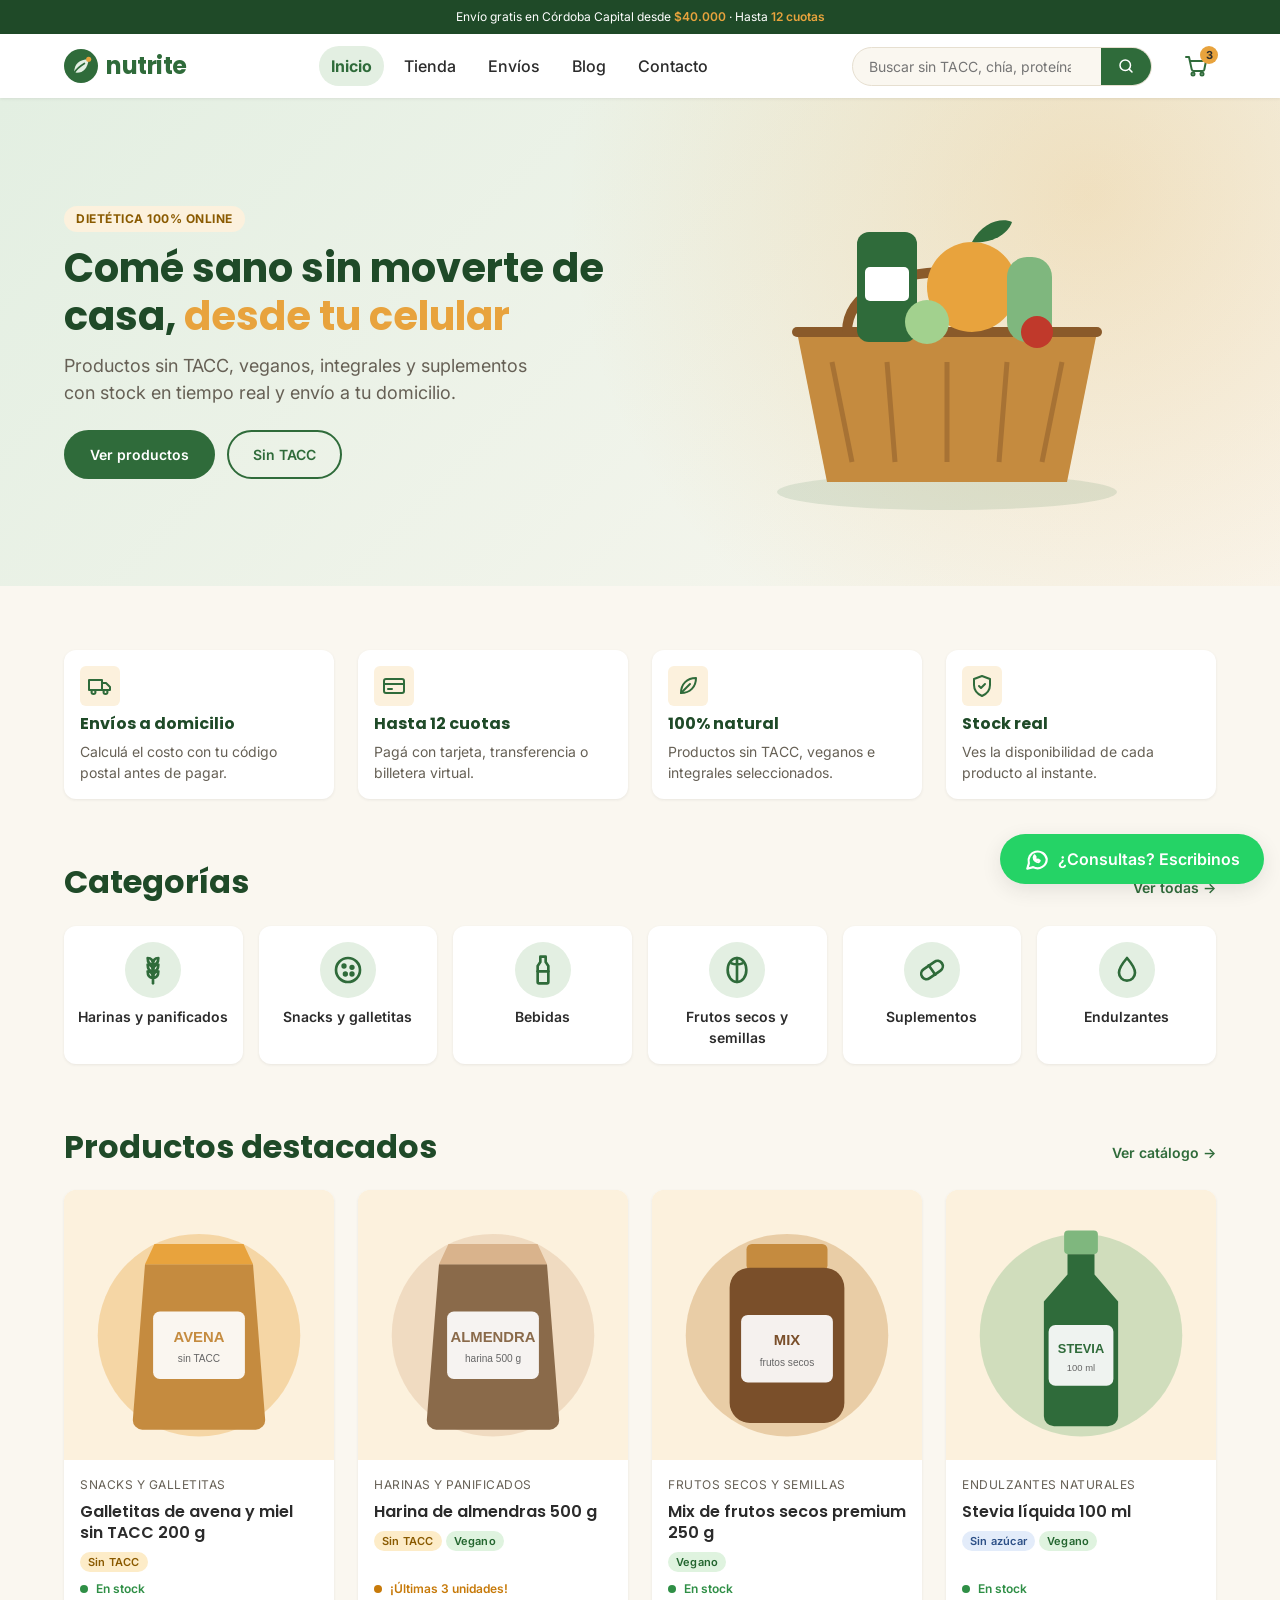
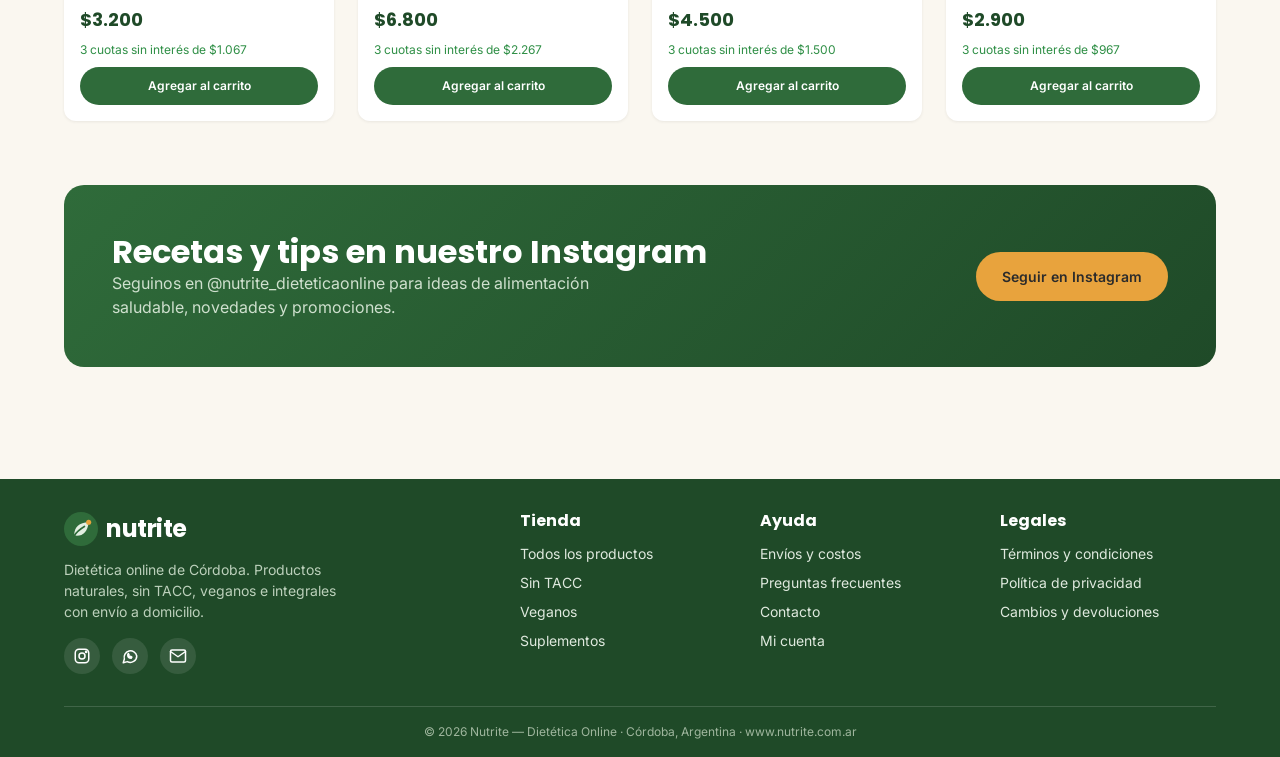
==== index.html @ f54d7ce0 "Base del TP4: Nutrite SP3 sin carpeta /pages y CSS unificado en un solo main.css" ====
<!DOCTYPE html>
<html lang="es">
<head>
  <meta charset="UTF-8">
  <meta name="viewport" content="width=device-width, initial-scale=1.0">
  <meta name="description" content="Dietética online en Córdoba: productos sin TACC, veganos, integrales y suplementos con envío a domicilio.">
  <title>Inicio | Nutrite — Dietética Online</title>
  <link rel="icon" href="assets/img/logo.svg" type="image/svg+xml">
  <link rel="preconnect" href="https://fonts.googleapis.com">
  <link rel="preconnect" href="https://fonts.gstatic.com" crossorigin>
  <link href="https://fonts.googleapis.com/css2?family=Inter:wght@400;500;600;700&family=Poppins:wght@600;700&display=swap" rel="stylesheet">
  <link rel="stylesheet" href="assets/css/main.css">
</head>
<body>
  <div class="barra-promo">
    Envío gratis en Córdoba Capital desde <span class="barra-promo__destacado">$40.000</span> · Hasta <span class="barra-promo__destacado">12 cuotas</span>
  </div>

  <header class="header">
    <div class="header__contenido l-contenedor">
      <input type="checkbox" id="menu-toggle" class="header__toggle-input">
      <label for="menu-toggle" class="header__toggle" aria-label="Abrir menú">
        <span class="header__toggle-linea"></span>
        <span class="header__toggle-linea"></span>
        <span class="header__toggle-linea"></span>
      </label>

      <a href="index.html" class="logo" aria-label="Nutrite - Inicio">
        <img class="logo__imagen" src="assets/img/logo.svg" alt="">
        <span class="logo__texto">nutrite</span>
      </a>

      <nav class="nav" aria-label="Navegación principal">
        <ul class="nav__lista">
          <li class="nav__item"><a class="nav__link nav__link--activo" href="index.html">Inicio</a></li>
          <li class="nav__item"><a class="nav__link" href="catalogo.html">Tienda</a></li>
          <li class="nav__item"><a class="nav__link" href="carrito.html">Envíos</a></li>
          <li class="nav__item"><a class="nav__link" href="#">Blog</a></li>
          <li class="nav__item"><a class="nav__link" href="contacto.html">Contacto</a></li>
        </ul>
      </nav>

      <form class="buscador" action="catalogo.html" role="search">
        <label for="buscar" class="u-visualmente-oculto">Buscar productos</label>
        <input class="buscador__input" type="search" id="buscar" name="q" placeholder="Buscar sin TACC, chía, proteína...">
        <button class="buscador__boton" type="submit" aria-label="Buscar">
          <img class="buscador__icono" src="assets/img/iconos/buscar-blanco.svg" alt="">
        </button>
      </form>

      <a href="carrito.html" class="carrito-icono" aria-label="Ver carrito (3 productos)">
        <img class="carrito-icono__imagen" src="assets/img/iconos/carrito.svg" alt="">
        <span class="carrito-icono__contador">3</span>
      </a>
    </div>
  </header>

  <main>
    <section class="hero">
      <div class="hero__contenido l-contenedor">
        <div>
          <span class="hero__etiqueta">Dietética 100% online</span>
          <h1 class="hero__titulo">Comé sano sin moverte de casa, <span class="hero__titulo-resaltado">desde tu celular</span></h1>
          <p class="hero__texto">Productos sin TACC, veganos, integrales y suplementos con stock en tiempo real y envío a tu domicilio.</p>
          <div class="hero__acciones">
            <a class="btn btn--primario" href="catalogo.html">Ver productos</a>
            <a class="btn btn--secundario" href="catalogo.html">Sin TACC</a>
          </div>
        </div>
        <img class="hero__imagen" src="assets/img/hero-canasta.svg" alt="Canasta con productos saludables">
      </div>
    </section>

    <section class="l-seccion">
      <div class="l-contenedor">
        <h2 class="u-visualmente-oculto">Por qué comprar en Nutrite</h2>
        <ul class="beneficios">
          <li class="beneficios__item"><img class="beneficios__icono" src="assets/img/iconos/envio.svg" alt=""><h3 class="beneficios__titulo">Envíos a domicilio</h3><p class="beneficios__texto">Calculá el costo con tu código postal antes de pagar.</p></li>
          <li class="beneficios__item"><img class="beneficios__icono" src="assets/img/iconos/tarjeta.svg" alt=""><h3 class="beneficios__titulo">Hasta 12 cuotas</h3><p class="beneficios__texto">Pagá con tarjeta, transferencia o billetera virtual.</p></li>
          <li class="beneficios__item"><img class="beneficios__icono" src="assets/img/iconos/hoja.svg" alt=""><h3 class="beneficios__titulo">100% natural</h3><p class="beneficios__texto">Productos sin TACC, veganos e integrales seleccionados.</p></li>
          <li class="beneficios__item"><img class="beneficios__icono" src="assets/img/iconos/escudo.svg" alt=""><h3 class="beneficios__titulo">Stock real</h3><p class="beneficios__texto">Ves la disponibilidad de cada producto al instante.</p></li>
        </ul>
      </div>
    </section>

    <section class="l-seccion l-seccion--sin-arriba">
      <div class="l-contenedor">
        <div class="l-seccion__titulo"><h2>Categorías</h2><a class="l-seccion__link" href="catalogo.html">Ver todas →</a></div>
        <div class="categorias">
          <a class="categoria-card" href="catalogo.html"><img class="categoria-card__icono" src="assets/img/iconos/cat-harinas.svg" alt=""><span class="categoria-card__nombre">Harinas y panificados</span></a>
          <a class="categoria-card" href="catalogo.html"><img class="categoria-card__icono" src="assets/img/iconos/cat-snacks.svg" alt=""><span class="categoria-card__nombre">Snacks y galletitas</span></a>
          <a class="categoria-card" href="catalogo.html"><img class="categoria-card__icono" src="assets/img/iconos/cat-bebidas.svg" alt=""><span class="categoria-card__nombre">Bebidas</span></a>
          <a class="categoria-card" href="catalogo.html"><img class="categoria-card__icono" src="assets/img/iconos/cat-frutos.svg" alt=""><span class="categoria-card__nombre">Frutos secos y semillas</span></a>
          <a class="categoria-card" href="catalogo.html"><img class="categoria-card__icono" src="assets/img/iconos/cat-suplementos.svg" alt=""><span class="categoria-card__nombre">Suplementos</span></a>
          <a class="categoria-card" href="catalogo.html"><img class="categoria-card__icono" src="assets/img/iconos/cat-endulzantes.svg" alt=""><span class="categoria-card__nombre">Endulzantes</span></a>
        </div>
      </div>
    </section>

    <section class="l-seccion l-seccion--sin-arriba">
      <div class="l-contenedor">
        <div class="l-seccion__titulo"><h2>Productos destacados</h2><a class="l-seccion__link" href="catalogo.html">Ver catálogo →</a></div>
        <div class="l-grilla">
        <article class="producto-card">
          <a class="producto-card__imagen-link" href="producto.html"><img class="producto-card__imagen" src="assets/img/productos/galletitas-avena.svg" alt="Galletitas de avena y miel sin TACC 200 g" loading="lazy"></a>
          <div class="producto-card__cuerpo">
            <span class="producto-card__categoria">Snacks y galletitas</span>
            <h3 class="producto-card__nombre"><a href="producto.html">Galletitas de avena y miel sin TACC 200 g</a></h3>
            <div class="badges"><span class="badge badge--sin-tacc">Sin TACC</span></div>
            <div class="producto-card__pie">
              <span class="stock stock--disponible">En stock</span>
              <span class="producto-card__precio">$3.200</span>
              <span class="producto-card__cuotas">3 cuotas sin interés de $1.067</span>
              <button class="btn btn--primario btn--chico btn--bloque">Agregar al carrito</button>
            </div>
          </div>
        </article>
        <article class="producto-card">
          <a class="producto-card__imagen-link" href="producto.html"><img class="producto-card__imagen" src="assets/img/productos/harina-almendras.svg" alt="Harina de almendras 500 g" loading="lazy"></a>
          <div class="producto-card__cuerpo">
            <span class="producto-card__categoria">Harinas y panificados</span>
            <h3 class="producto-card__nombre"><a href="producto.html">Harina de almendras 500 g</a></h3>
            <div class="badges"><span class="badge badge--sin-tacc">Sin TACC</span><span class="badge badge--vegano">Vegano</span></div>
            <div class="producto-card__pie">
              <span class="stock stock--ultimas">¡Últimas 3 unidades!</span>
              <span class="producto-card__precio">$6.800</span>
              <span class="producto-card__cuotas">3 cuotas sin interés de $2.267</span>
              <button class="btn btn--primario btn--chico btn--bloque">Agregar al carrito</button>
            </div>
          </div>
        </article>
        <article class="producto-card">
          <a class="producto-card__imagen-link" href="producto.html"><img class="producto-card__imagen" src="assets/img/productos/mix-frutos-secos.svg" alt="Mix de frutos secos premium 250 g" loading="lazy"></a>
          <div class="producto-card__cuerpo">
            <span class="producto-card__categoria">Frutos secos y semillas</span>
            <h3 class="producto-card__nombre"><a href="producto.html">Mix de frutos secos premium 250 g</a></h3>
            <div class="badges"><span class="badge badge--vegano">Vegano</span></div>
            <div class="producto-card__pie">
              <span class="stock stock--disponible">En stock</span>
              <span class="producto-card__precio">$4.500</span>
              <span class="producto-card__cuotas">3 cuotas sin interés de $1.500</span>
              <button class="btn btn--primario btn--chico btn--bloque">Agregar al carrito</button>
            </div>
          </div>
        </article>
        <article class="producto-card">
          <a class="producto-card__imagen-link" href="producto.html"><img class="producto-card__imagen" src="assets/img/productos/stevia-liquida.svg" alt="Stevia líquida 100 ml" loading="lazy"></a>
          <div class="producto-card__cuerpo">
            <span class="producto-card__categoria">Endulzantes naturales</span>
            <h3 class="producto-card__nombre"><a href="producto.html">Stevia líquida 100 ml</a></h3>
            <div class="badges"><span class="badge badge--sin-azucar">Sin azúcar</span><span class="badge badge--vegano">Vegano</span></div>
            <div class="producto-card__pie">
              <span class="stock stock--disponible">En stock</span>
              <span class="producto-card__precio">$2.900</span>
              <span class="producto-card__cuotas">3 cuotas sin interés de $967</span>
              <button class="btn btn--primario btn--chico btn--bloque">Agregar al carrito</button>
            </div>
          </div>
        </article>
        </div>
      </div>
    </section>

    <section class="l-seccion l-seccion--sin-arriba">
      <div class="l-contenedor">
        <div class="banner-instagram">
          <div>
            <h2 class="banner-instagram__titulo">Recetas y tips en nuestro Instagram</h2>
            <p class="banner-instagram__texto">Seguinos en @nutrite_dieteticaonline para ideas de alimentación saludable, novedades y promociones.</p>
          </div>
          <a class="btn btn--acento" href="https://www.instagram.com/nutrite_dieteticaonline">Seguir en Instagram</a>
        </div>
      </div>
    </section>
  </main>

  <footer class="footer">
    <div class="l-contenedor">
      <div class="footer__grilla">
        <div class="footer__marca">
          <a href="index.html" class="logo logo--footer">
            <img class="logo__imagen" src="assets/img/logo.svg" alt="">
            <span class="logo__texto logo__texto--claro">nutrite</span>
          </a>
          <p class="footer__descripcion">Dietética online de Córdoba. Productos naturales, sin TACC, veganos e integrales con envío a domicilio.</p>
          <div class="footer__redes">
            <a class="footer__red" href="https://www.instagram.com/nutrite_dieteticaonline" aria-label="Instagram"><img class="footer__red-icono" src="assets/img/iconos/camara-blanco.svg" alt=""></a>
            <a class="footer__red" href="#" aria-label="WhatsApp"><img class="footer__red-icono" src="assets/img/iconos/chat-blanco.svg" alt=""></a>
            <a class="footer__red" href="#" aria-label="Email"><img class="footer__red-icono" src="assets/img/iconos/mail-blanco.svg" alt=""></a>
          </div>
        </div>
        <div>
          <h3 class="footer__titulo">Tienda</h3>
          <ul class="footer__lista">
            <li><a class="footer__link" href="catalogo.html">Todos los productos</a></li>
            <li><a class="footer__link" href="catalogo.html">Sin TACC</a></li>
            <li><a class="footer__link" href="catalogo.html">Veganos</a></li>
            <li><a class="footer__link" href="catalogo.html">Suplementos</a></li>
          </ul>
        </div>
        <div>
          <h3 class="footer__titulo">Ayuda</h3>
          <ul class="footer__lista">
            <li><a class="footer__link" href="carrito.html">Envíos y costos</a></li>
            <li><a class="footer__link" href="contacto.html">Preguntas frecuentes</a></li>
            <li><a class="footer__link" href="contacto.html">Contacto</a></li>
            <li><a class="footer__link" href="#">Mi cuenta</a></li>
          </ul>
        </div>
        <div>
          <h3 class="footer__titulo">Legales</h3>
          <ul class="footer__lista">
            <li><a class="footer__link" href="#">Términos y condiciones</a></li>
            <li><a class="footer__link" href="#">Política de privacidad</a></li>
            <li><a class="footer__link" href="#">Cambios y devoluciones</a></li>
          </ul>
        </div>
      </div>
      <p class="footer__legal">© 2026 Nutrite — Dietética Online · Córdoba, Argentina · www.nutrite.com.ar</p>
    </div>
  </footer>

  <a class="whatsapp-flotante" href="#" aria-label="Consultar por WhatsApp">
    <img class="whatsapp-flotante__icono" src="assets/img/iconos/chat-blanco.svg" alt="">
    <span class="whatsapp-flotante__texto">¿Consultas? Escribinos</span>
  </a>
</body>
</html>
---- assets/css/main.css ----
/* =========================================================
   NUTRITE — Hoja de estilos principal (unificada)
   Antes se cargaba en 19 archivos separados vía @import;
   se unificó en un solo archivo para evitar 19 requests HTTP
   extra en cascada al cargar la página.
   Metodología de nombres: BEM + prefijos (l-, u-, is-)
   ========================================================= */


/* ---- 1. Base — variables ---- */
/* =========================================================
   Variables (design tokens)
   Centralizan colores, tipografías, espaciados y breakpoints
   de referencia para mantener coherencia visual.
   ========================================================= */
:root {
  /* Paleta de marca */
  --color-primario: #2f6b3a;        /* verde hoja */
  --color-primario-oscuro: #1f4a28;
  --color-primario-claro: #e3efe2;
  --color-acento: #e8a33d;          /* miel */
  --color-acento-claro: #fcf1dd;

  /* Neutros */
  --color-fondo: #faf7f0;           /* crema */
  --color-superficie: #ffffff;
  --color-texto: #2b2b2b;
  --color-texto-suave: #666055;
  --color-borde: #e6dfd0;

  /* Estados de stock (Req. 2) */
  --color-stock-ok: #2f8f46;
  --color-stock-bajo: #c77a0a;
  --color-stock-sin: #c0392b;

  /* Tipografía */
  --fuente-titulos: "Poppins", system-ui, sans-serif;
  --fuente-texto: "Inter", system-ui, sans-serif;
  --texto-xs: 0.75rem;
  --texto-sm: 0.875rem;
  --texto-base: 1rem;
  --texto-lg: 1.125rem;
  --texto-xl: 1.5rem;
  --texto-2xl: 2rem;
  --texto-3xl: 2.5rem;

  /* Espaciado (escala de 4px) */
  --esp-1: 0.25rem;
  --esp-2: 0.5rem;
  --esp-3: 0.75rem;
  --esp-4: 1rem;
  --esp-5: 1.5rem;
  --esp-6: 2rem;
  --esp-7: 3rem;
  --esp-8: 4rem;

  /* Bordes y sombras */
  --radio-sm: 6px;
  --radio-md: 12px;
  --radio-lg: 20px;
  --radio-pill: 999px;
  --sombra-sm: 0 1px 3px rgba(43, 43, 43, 0.08);
  --sombra-md: 0 6px 20px rgba(43, 43, 43, 0.10);

  /* Layout */
  --ancho-max: 1200px;
  --alto-header: 64px;
  --transicion: 0.2s ease;
}

/* Breakpoints usados en los media queries (mobile-first):
   - Tablet chica:  min-width: 600px
   - Tablet:        min-width: 768px
   - Escritorio:    min-width: 1024px
   - Escritorio XL: min-width: 1280px */


/* ---- 1. Base — reset ---- */
/* Reset mínimo y moderno */
*,
*::before,
*::after { box-sizing: border-box; }

* { margin: 0; padding: 0; }

html { -webkit-text-size-adjust: 100%; scroll-behavior: smooth; }

body { min-height: 100vh; line-height: 1.5; }

img, svg, picture { display: block; max-width: 100%; height: auto; }

input, button, select, textarea { font: inherit; color: inherit; }

button { cursor: pointer; background: none; border: none; }

a { color: inherit; text-decoration: none; }

ul, ol { list-style: none; }

table { border-collapse: collapse; width: 100%; }


/* ---- 1. Base — tipografía ---- */
/* Tipografía base */
body {
  font-family: var(--fuente-texto);
  font-size: var(--texto-base);
  color: var(--color-texto);
  background-color: var(--color-fondo);
}

h1, h2, h3, h4 {
  font-family: var(--fuente-titulos);
  line-height: 1.2;
  color: var(--color-primario-oscuro);
}

h1 { font-size: var(--texto-2xl); }
h2 { font-size: var(--texto-xl); }
h3 { font-size: var(--texto-lg); }

p { color: var(--color-texto-suave); }

strong { color: var(--color-texto); }

:focus-visible {
  outline: 3px solid var(--color-acento);
  outline-offset: 2px;
}

@media (min-width: 1024px) {
  h1 { font-size: var(--texto-3xl); }
  h2 { font-size: var(--texto-2xl); }
}


/* ---- 2. Layout ---- */
/* =========================================================
   Layout (prefijo l-): contenedores y grillas genéricas
   ========================================================= */
.l-contenedor {
  width: 100%;
  max-width: var(--ancho-max);
  margin-inline: auto;
  padding-inline: var(--esp-4);
}

.l-seccion { padding-block: var(--esp-6); }

.l-seccion__titulo {
  margin-bottom: var(--esp-5);
  display: flex;
  justify-content: space-between;
  align-items: baseline;
  gap: var(--esp-4);
}

.l-seccion__link {
  font-size: var(--texto-sm);
  font-weight: 600;
  color: var(--color-primario);
  white-space: nowrap;
}

/* Grilla de productos: 2 col mobile → 3 tablet → 4 desktop */
.l-grilla {
  display: grid;
  grid-template-columns: repeat(2, 1fr);
  gap: var(--esp-3);
}

/* Breadcrumb (migas de pan) */
.breadcrumb {
  display: flex;
  flex-wrap: wrap;
  gap: var(--esp-2);
  font-size: var(--texto-sm);
  color: var(--color-texto-suave);
  padding-block: var(--esp-4);
}
.breadcrumb__item:not(:last-child)::after { content: "/"; margin-left: var(--esp-2); }
.breadcrumb__link { color: var(--color-primario); }
.breadcrumb__link:hover { text-decoration: underline; }

@media (min-width: 600px) {
  .l-contenedor { padding-inline: var(--esp-5); }
  .l-grilla { grid-template-columns: repeat(3, 1fr); gap: var(--esp-4); }
}

@media (min-width: 768px) {
  .l-grilla { grid-template-columns: repeat(4, 1fr); }
}

@media (min-width: 1024px) {
  .l-seccion { padding-block: var(--esp-8); }
  .l-grilla { gap: var(--esp-5); }
}

/* Modificadores de layout */
.l-seccion--sin-arriba { padding-top: 0 !important; }
.breadcrumb__lista { display: contents; }


/* ---- 2. Layout — header ---- */
/* =========================================================
   Bloque: header  (+ bloques anidados: barra-promo, logo,
   nav, buscador, carrito-icono)
   Menú mobile resuelto solo con CSS (checkbox + :checked)
   ========================================================= */
.barra-promo {
  background: var(--color-primario-oscuro);
  color: #fff;
  font-size: var(--texto-xs);
  text-align: center;
  padding: var(--esp-2) var(--esp-4);
}
.barra-promo__destacado { color: var(--color-acento); font-weight: 600; }

.header {
  position: sticky;
  top: 0;
  z-index: 100;
  background: var(--color-superficie);
  box-shadow: var(--sombra-sm);
}

.header__contenido {
  position: relative;
  display: grid;
  grid-template-columns: auto 1fr auto;
  grid-template-areas:
    "toggle logo carrito"
    "buscador buscador buscador";
  align-items: center;
  gap: var(--esp-3);
  padding-block: var(--esp-3);
}

/* --- Botón hamburguesa (solo mobile) --- */
.header__toggle-input { position: absolute; opacity: 0; pointer-events: none; }

.header__toggle {
  grid-area: toggle;
  display: flex;
  flex-direction: column;
  justify-content: center;
  gap: 5px;
  width: 40px;
  height: 40px;
  padding: 8px;
  cursor: pointer;
  border-radius: var(--radio-sm);
}
.header__toggle-linea {
  display: block;
  height: 2px;
  background: var(--color-primario-oscuro);
  border-radius: 2px;
  transition: transform var(--transicion), opacity var(--transicion);
}
.header__toggle-input:focus-visible + .header__toggle { outline: 3px solid var(--color-acento); }

/* Animación hamburguesa → X */
.header__toggle-input:checked + .header__toggle .header__toggle-linea:nth-child(1) { transform: translateY(7px) rotate(45deg); }
.header__toggle-input:checked + .header__toggle .header__toggle-linea:nth-child(2) { opacity: 0; }
.header__toggle-input:checked + .header__toggle .header__toggle-linea:nth-child(3) { transform: translateY(-7px) rotate(-45deg); }

/* --- Logo --- */
.logo {
  grid-area: logo;
  display: flex;
  align-items: center;
  gap: var(--esp-2);
  justify-self: center;
}
.logo__imagen { width: 34px; height: 34px; }
.logo__texto {
  font-family: var(--fuente-titulos);
  font-weight: 700;
  font-size: var(--texto-xl);
  color: var(--color-primario);
  letter-spacing: -0.5px;
}
.logo__texto--claro { color: #fff; }

/* --- Navegación principal --- */
.nav {
  grid-area: nav;
  position: absolute;
  top: 100%;
  left: 0;
  right: 0;
  background: var(--color-superficie);
  border-top: 1px solid var(--color-borde);
  box-shadow: var(--sombra-md);
  max-height: 0;
  overflow: hidden;
  transition: max-height 0.3s ease;
}
.header__toggle-input:checked ~ .nav { max-height: 400px; }

.nav__lista { display: flex; flex-direction: column; }
.nav__link {
  display: block;
  padding: var(--esp-4);
  font-weight: 500;
  border-bottom: 1px solid var(--color-borde);
  transition: color var(--transicion), background var(--transicion);
}
.nav__link:hover { color: var(--color-primario); background: var(--color-primario-claro); }
.nav__link--activo { color: var(--color-primario); font-weight: 700; }

/* --- Buscador (Req. 1) --- */
.buscador {
  grid-area: buscador;
  display: flex;
  background: var(--color-fondo);
  border: 1px solid var(--color-borde);
  border-radius: var(--radio-pill);
  overflow: hidden;
}
.buscador__input {
  flex: 1;
  min-width: 0;
  border: none;
  background: transparent;
  padding: var(--esp-2) var(--esp-4);
  font-size: var(--texto-sm);
}
.buscador__input:focus { outline: none; }
.buscador:focus-within { border-color: var(--color-primario); box-shadow: 0 0 0 3px var(--color-primario-claro); }
.buscador__boton {
  display: grid;
  place-items: center;
  padding-inline: var(--esp-4);
  background: var(--color-primario);
  color: #fff;
}
.buscador__icono { width: 18px; height: 18px; }

/* --- Ícono de carrito (Req. 4: accesible desde cualquier pantalla) --- */
.carrito-icono {
  grid-area: carrito;
  position: relative;
  display: grid;
  place-items: center;
  width: 40px;
  height: 40px;
  border-radius: 50%;
  color: var(--color-primario-oscuro);
  transition: background var(--transicion);
}
.carrito-icono:hover { background: var(--color-primario-claro); }
.carrito-icono__imagen { width: 24px; height: 24px; }
.carrito-icono__contador {
  position: absolute;
  top: 0;
  right: -2px;
  min-width: 18px;
  height: 18px;
  padding-inline: 4px;
  border-radius: var(--radio-pill);
  background: var(--color-acento);
  color: var(--color-texto);
  font-size: 11px;
  font-weight: 700;
  display: grid;
  place-items: center;
}

/* ---------- Tablet ---------- */
@media (min-width: 600px) {
  .header__contenido {
    grid-template-columns: auto auto 1fr auto;
    grid-template-areas: "toggle logo buscador carrito";
    gap: var(--esp-4);
  }
  .logo { justify-self: start; }
}

/* ---------- Escritorio: menú horizontal, sin hamburguesa ---------- */
@media (min-width: 1024px) {
  .header__contenido {
    grid-template-columns: auto 1fr minmax(220px, 300px) auto;
    grid-template-areas: "logo nav buscador carrito";
    gap: var(--esp-5);
  }
  .header__toggle { display: none; }
  .nav {
    position: static;
    max-height: none;
    overflow: visible;
    border: none;
    box-shadow: none;
    background: transparent;
  }
  .nav__lista { flex-direction: row; justify-content: center; gap: var(--esp-2); }
  .nav__link {
    padding: var(--esp-2) var(--esp-3);
    border: none;
    border-radius: var(--radio-pill);
  }
  .nav__link--activo { background: var(--color-primario-claro); }
}


/* ---- 2. Layout — footer ---- */
/* Bloque: footer */
.footer {
  background: var(--color-primario-oscuro);
  color: #dfe9de;
  margin-top: var(--esp-7);
  padding-top: var(--esp-6);
}
.footer__grilla {
  display: grid;
  grid-template-columns: 1fr;
  gap: var(--esp-5);
}
.footer__descripcion { color: #bcd0bb; font-size: var(--texto-sm); margin-top: var(--esp-3); max-width: 32ch; }
.footer__titulo { color: #fff; font-size: var(--texto-base); margin-bottom: var(--esp-3); }
.footer__lista { display: flex; flex-direction: column; gap: var(--esp-2); font-size: var(--texto-sm); }
.footer__link { color: #dfe9de; transition: color var(--transicion); }
.footer__link:hover { color: var(--color-acento); }
.footer__redes { display: flex; gap: var(--esp-3); margin-top: var(--esp-4); }
.footer__red {
  display: grid; place-items: center;
  width: 36px; height: 36px;
  border-radius: 50%;
  background: rgba(255, 255, 255, 0.1);
  transition: background var(--transicion);
}
.footer__red:hover { background: var(--color-acento); }
.footer__red-icono { width: 18px; height: 18px; }
.footer__legal {
  margin-top: var(--esp-6);
  padding-block: var(--esp-4);
  border-top: 1px solid rgba(255, 255, 255, 0.15);
  font-size: var(--texto-xs);
  color: #9fb69e;
  text-align: center;
}

/* Botón flotante de WhatsApp (Req. 5) */
.whatsapp-flotante {
  position: fixed;
  right: var(--esp-4);
  bottom: var(--esp-4);
  z-index: 90;
  display: flex;
  align-items: center;
  gap: var(--esp-2);
  padding: var(--esp-3);
  border-radius: var(--radio-pill);
  background: #25d366;
  color: #fff;
  font-weight: 600;
  box-shadow: var(--sombra-md);
  transition: transform var(--transicion);
}
.whatsapp-flotante:hover { transform: scale(1.05); }
.whatsapp-flotante__icono { width: 26px; height: 26px; }
.whatsapp-flotante__texto { display: none; }

@media (min-width: 600px) {
  .footer__grilla { grid-template-columns: repeat(2, 1fr); }
}
@media (min-width: 1024px) {
  .footer__grilla { grid-template-columns: 2fr 1fr 1fr 1fr; }
  .whatsapp-flotante { padding: var(--esp-3) var(--esp-5); }
  .whatsapp-flotante__texto { display: inline; }
}
.logo--footer { justify-self: start; }


/* ---- 3. Componentes — botones ---- */
/* Bloque: btn  — modificadores de variante y tamaño */
.btn {
  display: inline-flex;
  align-items: center;
  justify-content: center;
  gap: var(--esp-2);
  padding: var(--esp-3) var(--esp-5);
  border-radius: var(--radio-pill);
  font-weight: 600;
  font-size: var(--texto-sm);
  border: 2px solid transparent;
  transition: background var(--transicion), color var(--transicion), transform var(--transicion);
  white-space: nowrap;
}
.btn:active { transform: scale(0.97); }

.btn--primario { background: var(--color-primario); color: #fff; }
.btn--primario:hover { background: var(--color-primario-oscuro); }

.btn--acento { background: var(--color-acento); color: var(--color-texto); }
.btn--acento:hover { background: #d48f27; }

.btn--secundario { background: transparent; color: var(--color-primario); border-color: var(--color-primario); }
.btn--secundario:hover { background: var(--color-primario-claro); }

.btn--whatsapp { background: #25d366; color: #fff; }
.btn--whatsapp:hover { background: #1da851; }

.btn--bloque { width: 100%; }
.btn--chico { padding: var(--esp-2) var(--esp-4); font-size: var(--texto-xs); }
.btn__icono { width: 18px; height: 18px; }

.btn:disabled,
.btn--deshabilitado {
  background: var(--color-borde);
  color: var(--color-texto-suave);
  cursor: not-allowed;
  pointer-events: none;
}


/* ---- 3. Componentes — badges ---- */
/* Bloque: badge — etiquetas de atributos (sin TACC, vegano, etc.) */
.badge {
  display: inline-block;
  padding: 2px var(--esp-2);
  border-radius: var(--radio-pill);
  font-size: 11px;
  font-weight: 600;
  letter-spacing: 0.2px;
  background: var(--color-primario-claro);
  color: var(--color-primario-oscuro);
}
.badge--sin-tacc { background: #fdecc8; color: #8a5a00; }
.badge--vegano { background: #dff3df; color: #23652f; }
.badge--sin-azucar { background: #e3ecfa; color: #2c4f86; }
.badge--integral { background: #f1e6da; color: #7a4f2a; }
.badge--oferta { background: var(--color-stock-sin); color: #fff; }

.badges { display: flex; flex-wrap: wrap; gap: var(--esp-1); }


/* ---- 3. Componentes — tarjetas ---- */
/* =========================================================
   Bloque: producto-card  (tarjeta de producto en grillas)
   Bloque: categoria-card (acceso a categorías)
   ========================================================= */
.producto-card {
  position: relative;
  display: flex;
  flex-direction: column;
  background: var(--color-superficie);
  border-radius: var(--radio-md);
  box-shadow: var(--sombra-sm);
  overflow: hidden;
  transition: box-shadow var(--transicion), transform var(--transicion);
}
.producto-card:hover { box-shadow: var(--sombra-md); transform: translateY(-3px); }

.producto-card__imagen-link { display: block; background: var(--color-acento-claro); }
.producto-card__imagen { width: 100%; aspect-ratio: 1 / 1; object-fit: cover; }

.producto-card__cuerpo {
  display: flex;
  flex-direction: column;
  gap: var(--esp-2);
  flex: 1;
  padding: var(--esp-3);
}
.producto-card__categoria { font-size: var(--texto-xs); color: var(--color-texto-suave); text-transform: uppercase; letter-spacing: 0.5px; }
.producto-card__nombre { font-size: var(--texto-sm); font-weight: 600; color: var(--color-texto); line-height: 1.3; }
.producto-card__nombre a:hover { color: var(--color-primario); }
.producto-card__precio { font-family: var(--fuente-titulos); font-size: var(--texto-lg); font-weight: 700; color: var(--color-primario-oscuro); }
.producto-card__cuotas { font-size: var(--texto-xs); color: var(--color-stock-ok); }
.producto-card__pie { margin-top: auto; display: flex; flex-direction: column; gap: var(--esp-2); }

/* Modificador: producto sin stock → atenuado */
.producto-card--sin-stock .producto-card__imagen { filter: grayscale(0.8); opacity: 0.6; }

/* Etiqueta en esquina */
.producto-card__etiqueta { position: absolute; top: var(--esp-2); left: var(--esp-2); }

/* ---------- Categoría ---------- */
.categoria-card {
  display: flex;
  flex-direction: column;
  align-items: center;
  gap: var(--esp-2);
  padding: var(--esp-4) var(--esp-2);
  background: var(--color-superficie);
  border-radius: var(--radio-md);
  box-shadow: var(--sombra-sm);
  text-align: center;
  transition: transform var(--transicion), box-shadow var(--transicion);
}
.categoria-card:hover { transform: translateY(-3px); box-shadow: var(--sombra-md); }
.categoria-card__icono {
  width: 56px;
  height: 56px;
  padding: 12px;
  border-radius: 50%;
  background: var(--color-primario-claro);
}
.categoria-card__nombre { font-size: var(--texto-sm); font-weight: 600; color: var(--color-texto); }

@media (min-width: 600px) {
  .producto-card__cuerpo { padding: var(--esp-4); }
  .producto-card__nombre { font-size: var(--texto-base); }
}


/* ---- 3. Componentes — formularios ---- */
/* Bloque: form / campo — estilos de formularios reutilizables */
.form { display: grid; gap: var(--esp-4); }
.form__fila { display: grid; gap: var(--esp-4); }

.campo { display: flex; flex-direction: column; gap: var(--esp-1); }
.campo__label { font-size: var(--texto-sm); font-weight: 600; color: var(--color-texto); }
.campo__input,
.campo__select,
.campo__textarea {
  width: 100%;
  padding: var(--esp-3);
  border: 1px solid var(--color-borde);
  border-radius: var(--radio-sm);
  background: var(--color-superficie);
  transition: border-color var(--transicion), box-shadow var(--transicion);
}
.campo__input:focus,
.campo__select:focus,
.campo__textarea:focus {
  outline: none;
  border-color: var(--color-primario);
  box-shadow: 0 0 0 3px var(--color-primario-claro);
}
.campo__textarea { min-height: 120px; resize: vertical; }
.campo__ayuda { font-size: var(--texto-xs); color: var(--color-texto-suave); }
.campo--error .campo__input { border-color: var(--color-stock-sin); }
.campo--error .campo__ayuda { color: var(--color-stock-sin); }

/* Selector de cantidad (Req. 4) */
.cantidad {
  display: inline-flex;
  align-items: center;
  border: 1px solid var(--color-borde);
  border-radius: var(--radio-pill);
  overflow: hidden;
  background: var(--color-superficie);
}
.cantidad__boton { width: 36px; height: 36px; font-size: var(--texto-lg); color: var(--color-primario); }
.cantidad__boton:hover { background: var(--color-primario-claro); }
.cantidad__input {
  width: 40px;
  text-align: center;
  border: none;
  background: transparent;
  -moz-appearance: textfield;
}
.cantidad__input::-webkit-inner-spin-button { -webkit-appearance: none; }

@media (min-width: 600px) {
  .form__fila--2col { grid-template-columns: 1fr 1fr; }
}


/* ---- 3. Componentes — stock ---- */
/* =========================================================
   Bloque: stock — Indicador de disponibilidad (Req. 2 / HU2)
   Tres estados mediante modificadores de color.
   ========================================================= */
.stock {
  display: inline-flex;
  align-items: center;
  gap: var(--esp-2);
  font-size: var(--texto-xs);
  font-weight: 600;
}
.stock::before {
  content: "";
  width: 8px;
  height: 8px;
  border-radius: 50%;
  background: currentColor;
}
.stock--disponible { color: var(--color-stock-ok); }
.stock--ultimas { color: var(--color-stock-bajo); }
.stock--sin-stock { color: var(--color-stock-sin); }

/* Variante destacada para la ficha de producto */
.stock--grande {
  font-size: var(--texto-sm);
  padding: var(--esp-2) var(--esp-3);
  border-radius: var(--radio-sm);
  background: color-mix(in srgb, currentColor 10%, transparent);
}
.stock--ultimas.stock--grande::before { animation: stock-pulso 1.4s infinite; }

@keyframes stock-pulso {
  0%, 100% { opacity: 1; }
  50% { opacity: 0.3; }
}


/* ---- 3. Componentes — envío ---- */
/* =========================================================
   Bloque: calculadora-envio — costo y tiempo por CP (Req. 3)
   ========================================================= */
.calculadora-envio {
  padding: var(--esp-4);
  border: 1px dashed var(--color-primario);
  border-radius: var(--radio-md);
  background: var(--color-primario-claro);
}
.calculadora-envio__titulo {
  display: flex;
  align-items: center;
  gap: var(--esp-2);
  font-size: var(--texto-base);
  margin-bottom: var(--esp-3);
}
.calculadora-envio__icono { width: 22px; height: 22px; }
.calculadora-envio__form { display: flex; gap: var(--esp-2); }
.calculadora-envio__input {
  flex: 1;
  width: 100%;
  min-width: 0;
  padding: var(--esp-2) var(--esp-3);
  border: 1px solid var(--color-borde);
  border-radius: var(--radio-sm);
}
.calculadora-envio__link { display: inline-block; margin-top: var(--esp-2); font-size: var(--texto-xs); color: var(--color-primario); text-decoration: underline; }

.calculadora-envio__resultados { margin-top: var(--esp-3); display: grid; gap: var(--esp-2); }
.opcion-envio {
  display: flex;
  justify-content: space-between;
  align-items: center;
  gap: var(--esp-3);
  padding: var(--esp-3);
  background: var(--color-superficie);
  border-radius: var(--radio-sm);
  border: 2px solid transparent;
  font-size: var(--texto-sm);
  cursor: pointer;
}
.opcion-envio:has(input:checked) { border-color: var(--color-primario); }
.opcion-envio__info { display: flex; align-items: center; gap: var(--esp-2); }
.opcion-envio__nombre { font-weight: 600; color: var(--color-texto); }
.opcion-envio__tiempo { display: block; font-size: var(--texto-xs); color: var(--color-texto-suave); }
.opcion-envio__precio { font-weight: 700; color: var(--color-primario-oscuro); white-space: nowrap; }
.opcion-envio__precio--gratis { color: var(--color-stock-ok); }


/* ---- 4. Página — inicio ---- */
/* ===================== PÁGINA: INICIO ===================== */

/* Bloque: hero */
.hero {
  background:
    radial-gradient(circle at 85% 20%, rgba(232, 163, 61, 0.25), transparent 45%),
    linear-gradient(135deg, var(--color-primario-claro), var(--color-fondo));
}
.hero__contenido {
  display: grid;
  gap: var(--esp-5);
  align-items: center;
  padding-block: var(--esp-6);
}
.hero__etiqueta {
  display: inline-block;
  padding: var(--esp-1) var(--esp-3);
  border-radius: var(--radio-pill);
  background: var(--color-acento-claro);
  color: #8a5a00;
  font-size: var(--texto-xs);
  font-weight: 700;
  text-transform: uppercase;
  letter-spacing: 0.5px;
}
.hero__titulo { margin-block: var(--esp-3); }
.hero__titulo-resaltado { color: var(--color-acento); }
.hero__texto { font-size: var(--texto-lg); max-width: 45ch; }
.hero__acciones { display: flex; flex-wrap: wrap; gap: var(--esp-3); margin-top: var(--esp-5); }
.hero__imagen { width: 100%; max-width: 420px; justify-self: center; }

/* Bloque: beneficios (propuesta de valor) */
.beneficios {
  display: grid;
  grid-template-columns: 1fr 1fr;
  gap: var(--esp-3);
}
.beneficios__item {
  display: flex;
  flex-direction: column;
  gap: var(--esp-2);
  padding: var(--esp-4);
  background: var(--color-superficie);
  border-radius: var(--radio-md);
  box-shadow: var(--sombra-sm);
}
.beneficios__icono {
  width: 40px; height: 40px;
  padding: 8px;
  border-radius: var(--radio-sm);
  background: var(--color-acento-claro);
  color: var(--color-acento);
}
.beneficios__titulo { font-size: var(--texto-sm); }
.beneficios__texto { font-size: var(--texto-xs); }

/* Bloque: categorias (grilla de accesos) */
.categorias {
  display: grid;
  grid-template-columns: repeat(3, 1fr);
  gap: var(--esp-3);
}

/* Bloque: banner-instagram */
.banner-instagram {
  display: grid;
  gap: var(--esp-4);
  padding: var(--esp-6) var(--esp-5);
  border-radius: var(--radio-lg);
  background: linear-gradient(135deg, var(--color-primario), var(--color-primario-oscuro));
  color: #fff;
  text-align: center;
  justify-items: center;
}
.banner-instagram__titulo { color: #fff; }
.banner-instagram__texto { color: #cfe0ce; max-width: 50ch; }

@media (min-width: 600px) {
  .categorias { grid-template-columns: repeat(3, 1fr); gap: var(--esp-4); }
}

@media (min-width: 768px) {
  .hero__contenido { grid-template-columns: 1.1fr 1fr; }
}

@media (min-width: 1024px) {
  .hero__contenido { padding-block: var(--esp-8); }
  .beneficios { grid-template-columns: repeat(4, 1fr); gap: var(--esp-5); }
  .beneficios__titulo { font-size: var(--texto-base); }
  .beneficios__texto { font-size: var(--texto-sm); }
  .categorias { grid-template-columns: repeat(6, 1fr); }
  .banner-instagram { grid-template-columns: 1fr auto; text-align: left; justify-items: start; align-items: center; padding: var(--esp-7); }
}


/* ---- 4. Página — catálogo ---- */
/* ===================== PÁGINA: CATÁLOGO (Req. 1 / HU1) ===================== */
.catalogo {
  display: grid;
  grid-template-columns: minmax(0, 1fr);
  gap: var(--esp-5);
  align-items: start;
}
.catalogo__encabezado { margin-bottom: var(--esp-4); }
.catalogo__barra {
  display: flex;
  flex-wrap: wrap;
  justify-content: space-between;
  align-items: center;
  gap: var(--esp-3);
  margin-bottom: var(--esp-4);
  font-size: var(--texto-sm);
}
.catalogo__resultados { color: var(--color-texto-suave); }
.catalogo__orden { display: flex; align-items: center; gap: var(--esp-2); }
.catalogo__orden .campo__select { width: auto; padding: var(--esp-2) var(--esp-3); }

/* Bloque: filtros — en mobile se pliega dentro de <details> */
.filtros {
  background: var(--color-superficie);
  border-radius: var(--radio-md);
  box-shadow: var(--sombra-sm);
}
.filtros__resumen {
  display: flex;
  justify-content: space-between;
  align-items: center;
  padding: var(--esp-4);
  font-weight: 700;
  cursor: pointer;
  list-style: none;
}
.filtros__resumen::-webkit-details-marker { display: none; }
.filtros__resumen::after { content: "+"; font-size: var(--texto-xl); color: var(--color-primario); }
.filtros[open] .filtros__resumen::after { content: "−"; }
.filtros__cuerpo { padding: 0 var(--esp-4) var(--esp-4); display: grid; gap: var(--esp-5); }

.filtros__grupo { border: none; }
.filtros__titulo {
  font-family: var(--fuente-titulos);
  font-size: var(--texto-sm);
  font-weight: 700;
  color: var(--color-primario-oscuro);
  margin-bottom: var(--esp-3);
  text-transform: uppercase;
  letter-spacing: 0.5px;
}
.filtros__opcion {
  display: flex;
  align-items: center;
  gap: var(--esp-2);
  padding-block: var(--esp-1);
  font-size: var(--texto-sm);
  cursor: pointer;
}
.filtros__opcion input { accent-color: var(--color-primario); width: 16px; height: 16px; }
.filtros__cantidad { margin-left: auto; color: var(--color-texto-suave); font-size: var(--texto-xs); }

/* Chips de atributos (filtro rápido tipo "píldora") */
.chips { display: flex; flex-wrap: wrap; gap: var(--esp-2); margin-bottom: var(--esp-4); }
.chip {
  display: inline-flex;
  align-items: center;
  gap: var(--esp-1);
  padding: var(--esp-1) var(--esp-3);
  border: 1px solid var(--color-borde);
  border-radius: var(--radio-pill);
  background: var(--color-superficie);
  font-size: var(--texto-sm);
  cursor: pointer;
  transition: all var(--transicion);
}
.chip:hover { border-color: var(--color-primario); }
.chip--activo { background: var(--color-primario); border-color: var(--color-primario); color: #fff; }
.chip__quitar { font-weight: 700; }

.paginacion { display: flex; justify-content: center; gap: var(--esp-2); margin-top: var(--esp-6); }
.paginacion__link {
  display: grid; place-items: center;
  width: 40px; height: 40px;
  border-radius: 50%;
  background: var(--color-superficie);
  box-shadow: var(--sombra-sm);
  font-weight: 600;
}
.paginacion__link--activo { background: var(--color-primario); color: #fff; }

/* Escritorio: sidebar fija a la izquierda */
@media (min-width: 1024px) {
  .catalogo { grid-template-columns: 260px 1fr; gap: var(--esp-6); }
  .filtros { position: sticky; top: calc(var(--alto-header) + var(--esp-5)); }
  .filtros__resumen { pointer-events: none; }
  .filtros__resumen::after { content: none; }
  .catalogo .l-grilla { grid-template-columns: repeat(3, 1fr); }
}

@media (min-width: 1280px) {
  .catalogo .l-grilla { grid-template-columns: repeat(4, 1fr); }
}


/* ---- 4. Página — producto ---- */
/* ===================== PÁGINA: DETALLE DE PRODUCTO ===================== */
.producto {
  display: grid;
  grid-template-columns: minmax(0, 1fr);
  gap: var(--esp-5);
}

/* Galería */
.producto__galeria { display: grid; gap: var(--esp-3); }
.producto__imagen-principal {
  width: 100%;
  aspect-ratio: 1 / 1;
  border-radius: var(--radio-lg);
  background: var(--color-acento-claro);
}
.producto__miniaturas { display: flex; gap: var(--esp-2); }
.producto__miniatura {
  width: 64px; height: 64px;
  border-radius: var(--radio-sm);
  border: 2px solid transparent;
  background: var(--color-acento-claro);
  cursor: pointer;
  overflow: hidden;
}
.producto__miniatura--activa { border-color: var(--color-primario); }

/* Información */
.producto__info { display: flex; flex-direction: column; gap: var(--esp-4); }
.producto__nombre { font-size: var(--texto-xl); }
.producto__precio-bloque {
  padding: var(--esp-4);
  border-radius: var(--radio-md);
  background: var(--color-superficie);
  box-shadow: var(--sombra-sm);
}
.producto__precio { font-family: var(--fuente-titulos); font-size: var(--texto-2xl); font-weight: 700; color: var(--color-primario-oscuro); }
.producto__precio-anterior { margin-left: var(--esp-2); text-decoration: line-through; color: var(--color-texto-suave); font-size: var(--texto-base); }
.producto__cuotas { font-size: var(--texto-sm); color: var(--color-stock-ok); font-weight: 600; }
.producto__medios { font-size: var(--texto-xs); margin-top: var(--esp-1); }

.producto__compra { display: flex; flex-wrap: wrap; gap: var(--esp-3); align-items: center; }
.producto__compra .btn--primario { flex: 1 1 160px; }

/* Acordeón de descripción e ingredientes */
.acordeon { border-top: 1px solid var(--color-borde); }
.acordeon__item { border-bottom: 1px solid var(--color-borde); }
.acordeon__titulo {
  display: flex; justify-content: space-between;
  padding-block: var(--esp-4);
  font-weight: 600;
  cursor: pointer;
  list-style: none;
}
.acordeon__titulo::-webkit-details-marker { display: none; }
.acordeon__titulo::after { content: "▾"; color: var(--color-primario); transition: transform var(--transicion); }
.acordeon__item[open] .acordeon__titulo::after { transform: rotate(180deg); }
.acordeon__contenido { padding-bottom: var(--esp-4); font-size: var(--texto-sm); }

.tabla-nutricional { font-size: var(--texto-sm); }
.tabla-nutricional th,
.tabla-nutricional td { padding: var(--esp-2); border-bottom: 1px solid var(--color-borde); text-align: left; }
.tabla-nutricional td:last-child { text-align: right; }

@media (min-width: 1024px) {
  .producto { grid-template-columns: 1fr 1fr; gap: var(--esp-7); align-items: start; }
  .producto__galeria { position: sticky; top: calc(var(--alto-header) + var(--esp-5)); }
  .producto__nombre { font-size: var(--texto-2xl); }
  .producto__miniatura { width: 80px; height: 80px; }
}


/* ---- 4. Página — carrito ---- */
/* ===================== PÁGINA: CARRITO (Req. 3 y 4) ===================== */
.carrito { display: grid; grid-template-columns: minmax(0, 1fr); gap: var(--esp-5); align-items: start; }

.carrito__lista {
  background: var(--color-superficie);
  border-radius: var(--radio-md);
  box-shadow: var(--sombra-sm);
}

/* Bloque: item-carrito */
.item-carrito {
  display: grid;
  grid-template-columns: 72px 1fr;
  grid-template-areas:
    "imagen info"
    "imagen acciones";
  gap: var(--esp-2) var(--esp-3);
  padding: var(--esp-4);
  border-bottom: 1px solid var(--color-borde);
}
.item-carrito:last-child { border-bottom: none; }
.item-carrito__imagen { grid-area: imagen; width: 72px; height: 72px; border-radius: var(--radio-sm); background: var(--color-acento-claro); }
.item-carrito__info { grid-area: info; display: flex; flex-direction: column; gap: var(--esp-1); }
.item-carrito__nombre { font-weight: 600; font-size: var(--texto-sm); }
.item-carrito__unitario { font-size: var(--texto-xs); color: var(--color-texto-suave); }
.item-carrito__acciones { grid-area: acciones; display: flex; align-items: center; justify-content: space-between; gap: var(--esp-2); flex-wrap: wrap; }
.item-carrito__subtotal { font-family: var(--fuente-titulos); font-weight: 700; color: var(--color-primario-oscuro); }
.item-carrito__eliminar { font-size: var(--texto-xs); color: var(--color-stock-sin); text-decoration: underline; }

/* Bloque: resumen (de compra) */
.resumen {
  display: grid;
  grid-template-columns: minmax(0, 1fr);
  gap: var(--esp-4);
  padding: var(--esp-5);
  background: var(--color-superficie);
  border-radius: var(--radio-md);
  box-shadow: var(--sombra-sm);
}
.resumen__titulo { font-size: var(--texto-lg); }
.resumen__linea { display: flex; justify-content: space-between; font-size: var(--texto-sm); }
.resumen__linea--total {
  padding-top: var(--esp-3);
  border-top: 1px solid var(--color-borde);
  font-family: var(--fuente-titulos);
  font-size: var(--texto-lg);
  font-weight: 700;
  color: var(--color-primario-oscuro);
}
.resumen__nota { font-size: var(--texto-xs); text-align: center; }

@media (min-width: 600px) {
  .item-carrito {
    grid-template-columns: 96px 1fr auto;
    grid-template-areas: "imagen info acciones";
    align-items: center;
  }
  .item-carrito__imagen { width: 96px; height: 96px; }
  .item-carrito__acciones { flex-direction: column; align-items: flex-end; }
}

@media (min-width: 1024px) {
  .carrito { grid-template-columns: 1fr 380px; gap: var(--esp-6); }
  .resumen { position: sticky; top: calc(var(--alto-header) + var(--esp-5)); }
}
.carrito__cantidad { font-size: var(--texto-base); color: var(--color-texto-suave); font-weight: 400; }


/* ---- 4. Página — checkout ---- */
/* ===================== PÁGINA: CHECKOUT (Req. 6) ===================== */

/* Bloque: stepper — pasos del checkout */
.stepper {
  display: flex;
  justify-content: space-between;
  counter-reset: paso;
  margin-block: var(--esp-5);
}
.stepper__paso {
  position: relative;
  flex: 1;
  display: flex;
  flex-direction: column;
  align-items: center;
  gap: var(--esp-2);
  font-size: var(--texto-xs);
  color: var(--color-texto-suave);
  text-align: center;
  counter-increment: paso;
}
.stepper__paso::before {
  content: counter(paso);
  position: relative;
  z-index: 1;
  display: grid; place-items: center;
  width: 32px; height: 32px;
  border-radius: 50%;
  background: var(--color-superficie);
  border: 2px solid var(--color-borde);
  font-weight: 700;
}
/* Línea conectora entre pasos */
.stepper__paso:not(:first-child)::after {
  content: "";
  position: absolute;
  top: 16px;
  right: 50%;
  width: 100%;
  height: 2px;
  background: var(--color-borde);
}
.stepper__paso--completo,
.stepper__paso--activo { color: var(--color-primario-oscuro); font-weight: 600; }
.stepper__paso--completo::before { content: "✓"; background: var(--color-primario); border-color: var(--color-primario); color: #fff; }
.stepper__paso--activo::before { border-color: var(--color-primario); color: var(--color-primario); box-shadow: 0 0 0 4px var(--color-primario-claro); }
.stepper__paso--completo::after,
.stepper__paso--activo::after { background: var(--color-primario) !important; }

.checkout { display: grid; grid-template-columns: minmax(0, 1fr); gap: var(--esp-5); align-items: start; }
.checkout__panel {
  padding: var(--esp-5);
  background: var(--color-superficie);
  border-radius: var(--radio-md);
  box-shadow: var(--sombra-sm);
}
.checkout__titulo { margin-bottom: var(--esp-4); }
.checkout__navegacion { display: flex; justify-content: space-between; gap: var(--esp-3); margin-top: var(--esp-5); }

/* Bloque: medio-pago (opciones tipo radio-card) */
.medios-pago { display: grid; gap: var(--esp-3); }
.medio-pago {
  display: flex;
  align-items: center;
  gap: var(--esp-3);
  padding: var(--esp-4);
  border: 2px solid var(--color-borde);
  border-radius: var(--radio-md);
  cursor: pointer;
  transition: border-color var(--transicion), background var(--transicion);
}
.medio-pago:hover { border-color: var(--color-primario); }
.medio-pago:has(input:checked) { border-color: var(--color-primario); background: var(--color-primario-claro); }
.medio-pago input { accent-color: var(--color-primario); width: 18px; height: 18px; }
.medio-pago__icono { width: 32px; height: 32px; color: var(--color-primario); }
.medio-pago__nombre { font-weight: 600; }
.medio-pago__detalle { display: block; font-size: var(--texto-xs); color: var(--color-texto-suave); }

/* Tabla de cuotas visibles antes de confirmar */
.cuotas { margin-top: var(--esp-5); font-size: var(--texto-sm); }
.cuotas__titulo { text-align: left; font-size: var(--texto-base); margin-bottom: var(--esp-3); }
.cuotas th, .cuotas td { padding: var(--esp-2) var(--esp-3); text-align: left; border-bottom: 1px solid var(--color-borde); }
.cuotas th { background: var(--color-fondo); font-size: var(--texto-xs); text-transform: uppercase; color: var(--color-texto-suave); }
.cuotas__fila--destacada { background: var(--color-acento-claro); font-weight: 600; }
.cuotas__sin-interes { color: var(--color-stock-ok); font-weight: 700; }

@media (min-width: 600px) {
  .stepper__paso { font-size: var(--texto-sm); }
  .medios-pago { grid-template-columns: 1fr 1fr; }
}
@media (min-width: 1024px) {
  .checkout { grid-template-columns: 1fr 360px; gap: var(--esp-6); }
  .stepper { max-width: 720px; margin-inline: auto; }
}


/* ---- 4. Página — contacto ---- */
/* ===================== PÁGINA: CONTACTO / FAQ ===================== */
.contacto { display: grid; grid-template-columns: minmax(0, 1fr); gap: var(--esp-5); }
.contacto__panel {
  padding: var(--esp-5);
  background: var(--color-superficie);
  border-radius: var(--radio-md);
  box-shadow: var(--sombra-sm);
}
.contacto__canales { display: grid; gap: var(--esp-3); margin-top: var(--esp-4); }
.canal {
  display: flex;
  align-items: center;
  gap: var(--esp-3);
  padding: var(--esp-3);
  border-radius: var(--radio-sm);
  background: var(--color-fondo);
  transition: background var(--transicion);
}
.canal:hover { background: var(--color-primario-claro); }
.canal__icono { width: 40px; height: 40px; padding: 8px; border-radius: 50%; background: var(--color-primario); color: #fff; }
.canal__icono--whatsapp { background: #25d366; }
.canal__icono--instagram { background: linear-gradient(45deg, #f09433, #dc2743, #bc1888); }
.canal__nombre { font-weight: 600; }
.canal__dato { font-size: var(--texto-sm); color: var(--color-texto-suave); }

.faq { margin-top: var(--esp-6); }

@media (min-width: 1024px) {
  .contacto { grid-template-columns: 1.4fr 1fr; gap: var(--esp-6); align-items: start; }
}
.contacto__intro { max-width: 60ch; }
.faq__titulo { margin-bottom: var(--esp-4); }


/* ---- 5. Utilidades ---- */
/* Utilidades (prefijo u-): clases de un solo propósito */
.u-visualmente-oculto {
  position: absolute !important;
  width: 1px; height: 1px;
  overflow: hidden;
  clip: rect(0 0 0 0);
  white-space: nowrap;
}
.u-texto-centro { text-align: center; }
.u-mt-4 { margin-top: var(--esp-4); }
.u-mt-6 { margin-top: var(--esp-6); }
.u-solo-mobile { display: initial; }
.u-solo-desktop { display: none; }

@media (min-width: 1024px) {
  .u-solo-mobile { display: none; }
  .u-solo-desktop { display: initial; }
}
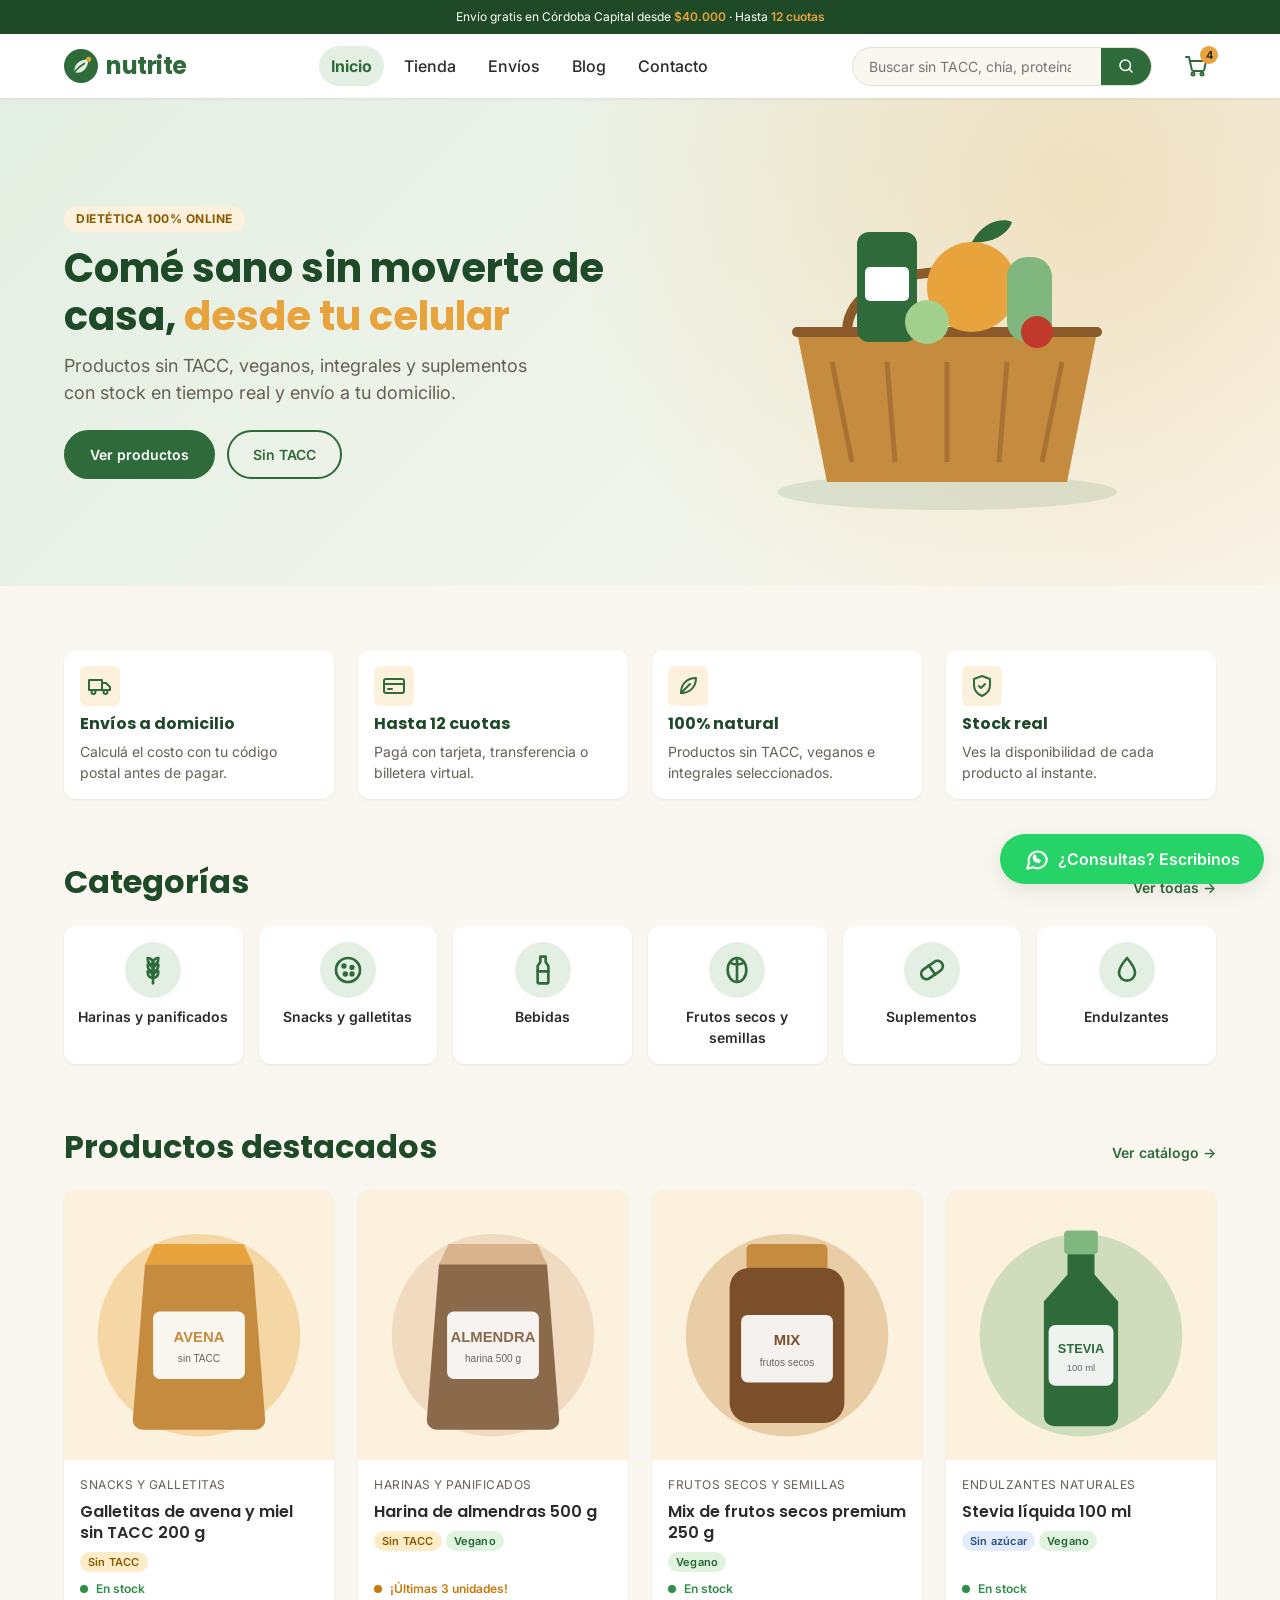
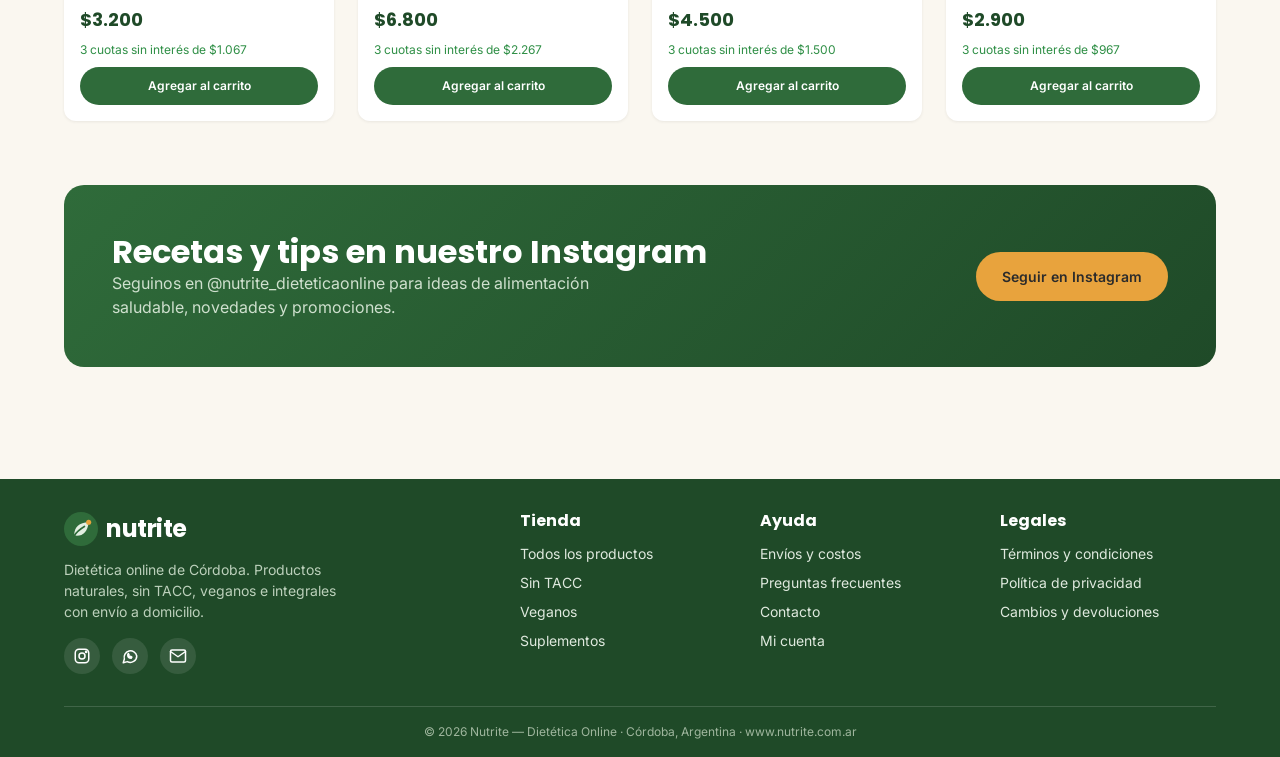
==== commit 28a3d40f: "Vistas TP4: checkout por pasos, ficha dinamica, inicio y contacto con JS - Checkout de 4 pasos (Dato" ====
--- a/index.html
+++ b/index.html
@@ -100,64 +100,7 @@
     <section class="l-seccion l-seccion--sin-arriba">
       <div class="l-contenedor">
         <div class="l-seccion__titulo"><h2>Productos destacados</h2><a class="l-seccion__link" href="catalogo.html">Ver catálogo →</a></div>
-        <div class="l-grilla">
-        <article class="producto-card">
-          <a class="producto-card__imagen-link" href="producto.html"><img class="producto-card__imagen" src="assets/img/productos/galletitas-avena.svg" alt="Galletitas de avena y miel sin TACC 200 g" loading="lazy"></a>
-          <div class="producto-card__cuerpo">
-            <span class="producto-card__categoria">Snacks y galletitas</span>
-            <h3 class="producto-card__nombre"><a href="producto.html">Galletitas de avena y miel sin TACC 200 g</a></h3>
-            <div class="badges"><span class="badge badge--sin-tacc">Sin TACC</span></div>
-            <div class="producto-card__pie">
-              <span class="stock stock--disponible">En stock</span>
-              <span class="producto-card__precio">$3.200</span>
-              <span class="producto-card__cuotas">3 cuotas sin interés de $1.067</span>
-              <button class="btn btn--primario btn--chico btn--bloque">Agregar al carrito</button>
-            </div>
-          </div>
-        </article>
-        <article class="producto-card">
-          <a class="producto-card__imagen-link" href="producto.html"><img class="producto-card__imagen" src="assets/img/productos/harina-almendras.svg" alt="Harina de almendras 500 g" loading="lazy"></a>
-          <div class="producto-card__cuerpo">
-            <span class="producto-card__categoria">Harinas y panificados</span>
-            <h3 class="producto-card__nombre"><a href="producto.html">Harina de almendras 500 g</a></h3>
-            <div class="badges"><span class="badge badge--sin-tacc">Sin TACC</span><span class="badge badge--vegano">Vegano</span></div>
-            <div class="producto-card__pie">
-              <span class="stock stock--ultimas">¡Últimas 3 unidades!</span>
-              <span class="producto-card__precio">$6.800</span>
-              <span class="producto-card__cuotas">3 cuotas sin interés de $2.267</span>
-              <button class="btn btn--primario btn--chico btn--bloque">Agregar al carrito</button>
-            </div>
-          </div>
-        </article>
-        <article class="producto-card">
-          <a class="producto-card__imagen-link" href="producto.html"><img class="producto-card__imagen" src="assets/img/productos/mix-frutos-secos.svg" alt="Mix de frutos secos premium 250 g" loading="lazy"></a>
-          <div class="producto-card__cuerpo">
-            <span class="producto-card__categoria">Frutos secos y semillas</span>
-            <h3 class="producto-card__nombre"><a href="producto.html">Mix de frutos secos premium 250 g</a></h3>
-            <div class="badges"><span class="badge badge--vegano">Vegano</span></div>
-            <div class="producto-card__pie">
-              <span class="stock stock--disponible">En stock</span>
-              <span class="producto-card__precio">$4.500</span>
-              <span class="producto-card__cuotas">3 cuotas sin interés de $1.500</span>
-              <button class="btn btn--primario btn--chico btn--bloque">Agregar al carrito</button>
-            </div>
-          </div>
-        </article>
-        <article class="producto-card">
-          <a class="producto-card__imagen-link" href="producto.html"><img class="producto-card__imagen" src="assets/img/productos/stevia-liquida.svg" alt="Stevia líquida 100 ml" loading="lazy"></a>
-          <div class="producto-card__cuerpo">
-            <span class="producto-card__categoria">Endulzantes naturales</span>
-            <h3 class="producto-card__nombre"><a href="producto.html">Stevia líquida 100 ml</a></h3>
-            <div class="badges"><span class="badge badge--sin-azucar">Sin azúcar</span><span class="badge badge--vegano">Vegano</span></div>
-            <div class="producto-card__pie">
-              <span class="stock stock--disponible">En stock</span>
-              <span class="producto-card__precio">$2.900</span>
-              <span class="producto-card__cuotas">3 cuotas sin interés de $967</span>
-              <button class="btn btn--primario btn--chico btn--bloque">Agregar al carrito</button>
-            </div>
-          </div>
-        </article>
-        </div>
+        <div class="l-grilla" id="grilla-destacados"></div>
       </div>
     </section>
 
@@ -224,5 +167,6 @@
     <img class="whatsapp-flotante__icono" src="assets/img/iconos/chat-blanco.svg" alt="">
     <span class="whatsapp-flotante__texto">¿Consultas? Escribinos</span>
   </a>
+  <script type="module" src="assets/js/inicio.js"></script>
 </body>
 </html>
--- a/assets/css/main.css
+++ b/assets/css/main.css
@@ -1241,3 +1241,12 @@
   .u-solo-mobile { display: none; }
   .u-solo-desktop { display: initial; }
 }
+
+.carrito__vacio { list-style: none; padding: 2rem; text-align: center; }
+.calculadora-envio__mensaje { font-size: .875rem; margin: .5rem 0; }
+.calculadora-envio__mensaje.is-error { color: #c0392b; }
+.resumen__linea--descuento { color: var(--color-primario-oscuro); font-weight: 600; }
+.cuotas__fila { cursor: pointer; }
+
+/* El atributo hidden debe ganar sobre los display de los componentes */
+[hidden] { display: none !important; }
